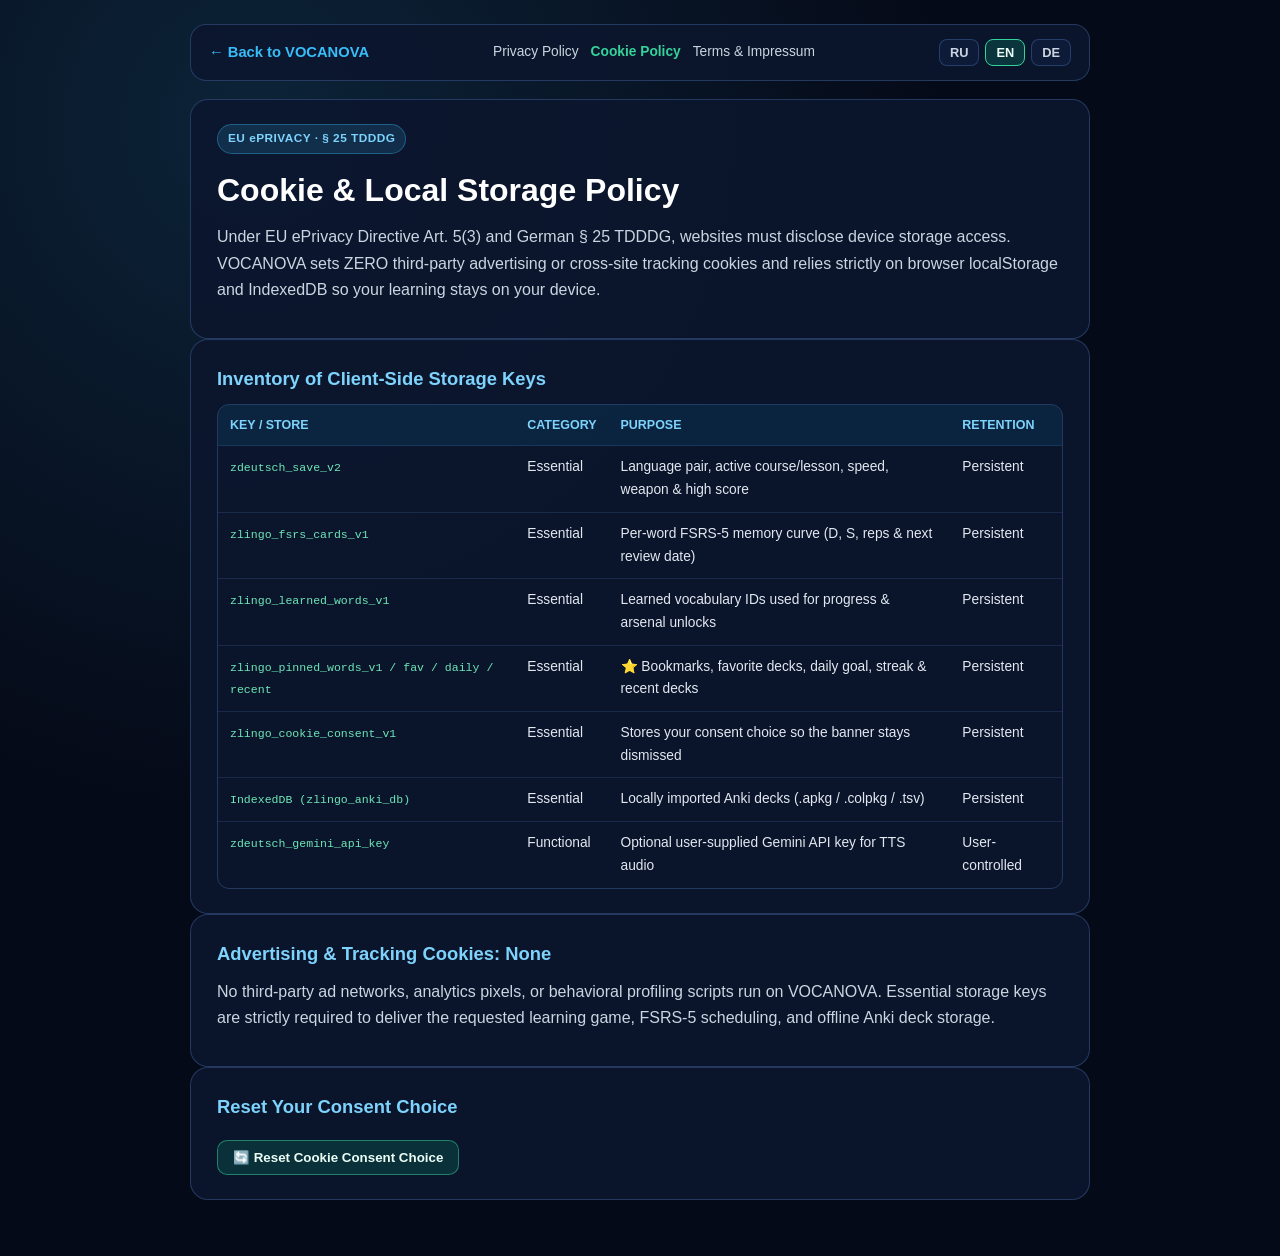
==== cookies.html @ f094f013 "Integrate FSRS-5 spaced repetition, About FSRS/Legal tabs, GDPR cookie consent & EU legal pages" ====
<!DOCTYPE html>
<html lang="ru">
<head>
  <meta charset="UTF-8" />
  <meta name="viewport" content="width=device-width, initial-scale=1.0" />
  <title>VOCANOVA — Cookie &amp; Local Storage Policy (EU ePrivacy / TDDDG)</title>
  <link rel="icon" type="image/svg+xml" href="image/favicon.svg" />
  <style>
    :root {
      color-scheme: dark;
      --bg: #050a18;
      --card: rgba(12, 22, 46, 0.88);
      --border: rgba(112, 168, 255, 0.25);
      --text: #e2e8f0;
      --muted: #94a3b8;
      --cyan: #38bdf8;
      --emerald: #34d399;
    }
    * { box-sizing: border-box; }
    body {
      margin: 0;
      font-family: Inter, -apple-system, BlinkMacSystemFont, "Segoe UI", Roboto, sans-serif;
      background:
        radial-gradient(circle at 20% 10%, rgba(56, 189, 248, 0.14), transparent 45%),
        var(--bg);
      color: var(--text);
      line-height: 1.65;
      padding: 24px 16px 56px;
    }
    .wrap { max-width: 900px; margin: 0 auto; display: flex; flex-direction: column; gap: 18px; }
    .topbar {
      display: flex; align-items: center; justify-content: space-between; flex-wrap: wrap; gap: 12px;
      padding: 14px 18px; border-radius: 16px; background: var(--card); border: 1px solid var(--border);
    }
    .back-link { color: var(--cyan); font-weight: 700; text-decoration: none; font-size: 0.92rem; }
    .back-link:hover { text-decoration: underline; }
    .nav-links { display: flex; align-items: center; flex-wrap: wrap; gap: 12px; font-size: 0.86rem; }
    .nav-links a { color: #cbd5e1; text-decoration: none; }
    .nav-links a.active { color: var(--emerald); font-weight: 700; }
    .nav-links a:hover { color: var(--cyan); }
    .lang-switch { display: inline-flex; gap: 6px; }
    .lang-btn {
      border: 1px solid var(--border); background: rgba(15, 29, 60, 0.8); color: #cbd5e1;
      border-radius: 8px; padding: 5px 10px; font-weight: 700; font-size: 0.8rem; cursor: pointer;
    }
    .lang-btn.active { border-color: var(--emerald); background: rgba(16, 185, 129, 0.2); color: #ecfdf5; }
    .hero, .card {
      padding: 24px 26px; border-radius: 18px; background: var(--card); border: 1px solid var(--border);
    }
    .badge {
      display: inline-block; padding: 4px 10px; border-radius: 999px; font-size: 0.74rem;
      font-weight: 800; letter-spacing: 0.04em; color: #7dd3fc;
      background: rgba(56, 189, 248, 0.14); border: 1px solid rgba(56, 189, 248, 0.35);
      margin-bottom: 10px;
    }
    h1 { margin: 0 0 8px; font-size: clamp(1.5rem, 3vw, 2rem); color: #fff; }
    h2 { margin: 0 0 10px; font-size: 1.15rem; color: #7dd3fc; }
    p { margin: 0 0 10px; color: #cbd5e1; }
    .table-wrap { overflow-x: auto; border-radius: 12px; border: 1px solid var(--border); margin-top: 10px; }
    table { width: 100%; border-collapse: collapse; font-size: 0.86rem; text-align: left; }
    th, td { padding: 10px 12px; border-bottom: 1px solid rgba(112, 168, 255, 0.14); vertical-align: top; }
    th { background: rgba(14, 165, 233, 0.1); color: #7dd3fc; font-size: 0.78rem; text-transform: uppercase; }
    tr:last-child td { border-bottom: none; }
    code { color: #6ee7b7; font-family: ui-monospace, SFMono-Regular, Menlo, monospace; font-size: 0.84em; }
    .reset-btn {
      margin-top: 8px; padding: 9px 15px; border-radius: 10px; cursor: pointer; font-weight: 700;
      border: 1px solid rgba(52, 211, 153, 0.5); background: rgba(16, 185, 129, 0.18); color: #ecfdf5;
    }
    .reset-msg { margin-top: 8px; font-size: 0.85rem; color: var(--emerald); font-weight: 700; }
  </style>
</head>
<body>
  <div class="wrap">
    <nav class="topbar">
      <a class="back-link" href="index.html" id="backLink">← Вернуться в VOCANOVA</a>
      <div class="nav-links">
        <a href="privacy.html" id="navPrivacy">Конфиденциальность</a>
        <a href="cookies.html" class="active" id="navCookies">Cookies</a>
        <a href="terms.html" id="navTerms">Условия и Impressum</a>
      </div>
      <div class="lang-switch">
        <button type="button" class="lang-btn" data-lang="ru">RU</button>
        <button type="button" class="lang-btn" data-lang="en">EN</button>
        <button type="button" class="lang-btn" data-lang="de">DE</button>
      </div>
    </nav>

    <main id="contentRoot"></main>
  </div>

  <script>
    const ROWS = [
      { key: 'zdeutsch_save_v2', cat: { ru: 'Необходимое', en: 'Essential', de: 'Notwendig' }, desc: { ru: 'Языки интерфейса/обучения, активный курс, скорость, оружие и рекорд', en: 'Language pair, active course/lesson, speed, weapon & high score', de: 'Sprachpaar, aktiver Kurs, Geschwindigkeit, Waffe & Highscore' }, exp: 'Persistent' },
      { key: 'zlingo_fsrs_cards_v1', cat: { ru: 'Необходимое', en: 'Essential', de: 'Notwendig' }, desc: { ru: 'Кривая памяти FSRS-5 по каждому слову (D, S, повторы, дата следующего показа)', en: 'Per-word FSRS-5 memory curve (D, S, reps & next review date)', de: 'FSRS-5-Gedächtniskurve je Wort (D, S, Wiederholungen & Fälligkeit)' }, exp: 'Persistent' },
      { key: 'zlingo_learned_words_v1', cat: { ru: 'Необходимое', en: 'Essential', de: 'Notwendig' }, desc: { ru: 'Список выученных слов для прогресса курсов и разблокировки оружия', en: 'Learned vocabulary IDs used for progress & arsenal unlocks', de: 'Gelernte Wörter für Kursfortschritt & Waffenfreischaltung' }, exp: 'Persistent' },
      { key: 'zlingo_pinned_words_v1 / fav / daily / recent', cat: { ru: 'Необходимое', en: 'Essential', de: 'Notwendig' }, desc: { ru: 'Закладки ⭐, избранные колоды, дневная цель, серия дней и история колод', en: '⭐ Bookmarks, favorite decks, daily goal, streak & recent decks', de: '⭐ Lesezeichen, Favoriten-Decks, Tagesziel, Streak & Verlauf' }, exp: 'Persistent' },
      { key: 'zlingo_cookie_consent_v1', cat: { ru: 'Необходимое', en: 'Essential', de: 'Notwendig' }, desc: { ru: 'Запоминает ваш выбор в баннере согласия cookies и не показывает его повторно', en: 'Stores your consent choice so the banner stays dismissed', de: 'Speichert deine Auswahl im Datenschutzbanner' }, exp: 'Persistent' },
      { key: 'IndexedDB (zlingo_anki_db)', cat: { ru: 'Необходимое', en: 'Essential', de: 'Notwendig' }, desc: { ru: 'Локально загруженные колоды Anki (.apkg / .colpkg / .tsv)', en: 'Locally imported Anki decks (.apkg / .colpkg / .tsv)', de: 'Lokal importierte Anki-Decks (.apkg / .colpkg / .tsv)' }, exp: 'Persistent' },
      { key: 'zdeutsch_gemini_api_key', cat: { ru: 'Функциональное', en: 'Functional', de: 'Funktional' }, desc: { ru: 'Опциональный личный ключ Gemini TTS API (если добавлен вами вручную)', en: 'Optional user-supplied Gemini API key for TTS audio', de: 'Optionaler eigener Gemini-API-Key für TTS (falls eingetragen)' }, exp: 'User-controlled' }
    ];

    const DOCS = {
      ru: {
        title: 'VOCANOVA — Политика Cookies и локального хранилища',
        back: '← Вернуться в VOCANOVA',
        nav: ['Конфиденциальность', 'Cookies', 'Условия и Impressum'],
        badge: 'EU ePRIVACY · § 25 TDDDG',
        h1: 'Политика Cookies и браузерного хранилища',
        intro: 'Согласно Директиве ЕС ePrivacy (ст. 5(3)) и § 25 TDDDG мы открыто раскрываем все технологии хранения данных на вашем устройстве. VOCANOVA НЕ устанавливает рекламные или отслеживающие сторонние cookies — вместо серверной слежки игра использует локальное хранилище браузера (localStorage и IndexedDB).',
        tableTitle: 'Полный реестр ключей хранения',
        cols: ['Ключ / Хранилище', 'Категория', 'Назначение', 'Срок'],
        noTrackTitle: 'Рекламные и аналитические cookies: 0',
        noTrackText: 'На сайте не используются Google Analytics, Meta Pixel или рекламные трекеры. Согласие требуется только для опциональной функциональности — базовое сохранение уроков, колод Anki и FSRS-5 относится к технически необходимым данным по вашему прямому запросу сервиса.',
        manageTitle: 'Управление и сброс выбора',
        resetBtn: '🔄 Сбросить решение по cookies',
        resetDone: '✓ Согласие сброшено — при переходе на главную баннер появится снова.'
      },
      en: {
        title: 'VOCANOVA — Cookie & Browser Storage Policy',
        back: '← Back to VOCANOVA',
        nav: ['Privacy Policy', 'Cookie Policy', 'Terms & Impressum'],
        badge: 'EU ePRIVACY · § 25 TDDDG',
        h1: 'Cookie & Local Storage Policy',
        intro: 'Under EU ePrivacy Directive Art. 5(3) and German § 25 TDDDG, websites must disclose device storage access. VOCANOVA sets ZERO third-party advertising or cross-site tracking cookies and relies strictly on browser localStorage and IndexedDB so your learning stays on your device.',
        tableTitle: 'Inventory of Client-Side Storage Keys',
        cols: ['Key / Store', 'Category', 'Purpose', 'Retention'],
        noTrackTitle: 'Advertising & Tracking Cookies: None',
        noTrackText: 'No third-party ad networks, analytics pixels, or behavioral profiling scripts run on VOCANOVA. Essential storage keys are strictly required to deliver the requested learning game, FSRS-5 scheduling, and offline Anki deck storage.',
        manageTitle: 'Reset Your Consent Choice',
        resetBtn: '🔄 Reset Cookie Consent Choice',
        resetDone: '✓ Consent cleared — the banner will prompt again on the main page.'
      },
      de: {
        title: 'VOCANOVA — Cookie- & Browser-Speicher-Richtlinie',
        back: '← Zurück zu VOCANOVA',
        nav: ['Datenschutz', 'Cookies', 'Nutzung & Impressum'],
        badge: 'EU ePRIVACY · § 25 TDDDG',
        h1: 'Cookie- & Local-Storage-Richtlinie',
        intro: 'Gemäß § 25 TDDDG und Art. 5 Abs. 3 ePrivacy-Richtlinie informieren wir transparent über sämtliche Speicherzugriffe auf deinem Endgerät. VOCANOVA setzt KEINE Werbe- oder Tracking-Cookies von Drittanbietern ein, sondern speichert Lernstände lokal via localStorage und IndexedDB.',
        tableTitle: 'Übersicht aller Speicher-Schlüssel',
        cols: ['Schlüssel / Speicher', 'Kategorie', 'Zweck', 'Dauer'],
        noTrackTitle: 'Werbe- & Analyse-Cookies: Keine (0)',
        noTrackText: 'Es sind keine Werbenetzwerke oder Tracking-Skripte eingebunden. Unbedingt erforderliche Schlüssel werden benötigt, um das von dir gestartete Lernspiel, FSRS-5 sowie importierte Anki-Decks lokal bereitzustellen.',
        manageTitle: 'Einwilligung zurücksetzen',
        resetBtn: '🔄 Cookie-Auswahl zurücksetzen',
        resetDone: '✓ Einwilligung gelöscht – beim Öffnen der Hauptseite erscheint der Hinweis erneut.'
      }
    };

    function detectLang() {
      try {
        const saved = JSON.parse(localStorage.getItem('zdeutsch_save_v2') || '{}');
        if (saved.nativeLang && DOCS[saved.nativeLang]) return saved.nativeLang;
      } catch (_) {}
      const nav = (navigator.language || 'en').slice(0, 2).toLowerCase();
      return DOCS[nav] ? nav : 'en';
    }

    function renderDoc(lang) {
      const d = DOCS[lang] || DOCS.en;
      document.documentElement.lang = lang;
      document.title = d.title;
      document.getElementById('backLink').textContent = d.back;
      document.getElementById('navPrivacy').textContent = d.nav[0];
      document.getElementById('navCookies').textContent = d.nav[1];
      document.getElementById('navTerms').textContent = d.nav[2];
      document.querySelectorAll('.lang-btn').forEach(b => b.classList.toggle('active', b.dataset.lang === lang));

      const rowsHtml = ROWS.map(r => `
        <tr>
          <td><code>${r.key}</code></td>
          <td>${r.cat[lang] || r.cat.en}</td>
          <td>${r.desc[lang] || r.desc.en}</td>
          <td>${r.exp}</td>
        </tr>
      `).join('');

      document.getElementById('contentRoot').innerHTML = `
        <header class="hero">
          <div class="badge">${d.badge}</div>
          <h1>${d.h1}</h1>
          <p>${d.intro}</p>
        </header>
        <section class="card">
          <h2>${d.tableTitle}</h2>
          <div class="table-wrap">
            <table>
              <thead><tr>${d.cols.map(c => `<th>${c}</th>`).join('')}</tr></thead>
              <tbody>${rowsHtml}</tbody>
            </table>
          </div>
        </section>
        <section class="card">
          <h2>${d.noTrackTitle}</h2>
          <p>${d.noTrackText}</p>
        </section>
        <section class="card">
          <h2>${d.manageTitle}</h2>
          <button type="button" class="reset-btn" id="btnResetConsent">${d.resetBtn}</button>
          <div class="reset-msg" id="resetMsg" hidden>${d.resetDone}</div>
        </section>
      `;

      document.getElementById('btnResetConsent').addEventListener('click', () => {
        try { localStorage.removeItem('zlingo_cookie_consent_v1'); } catch (_) {}
        document.getElementById('resetMsg').hidden = false;
      });
    }

    document.querySelectorAll('.lang-btn').forEach(btn => {
      btn.addEventListener('click', () => renderDoc(btn.dataset.lang));
    });
    renderDoc(detectLang());
  </script>
</body>
</html>
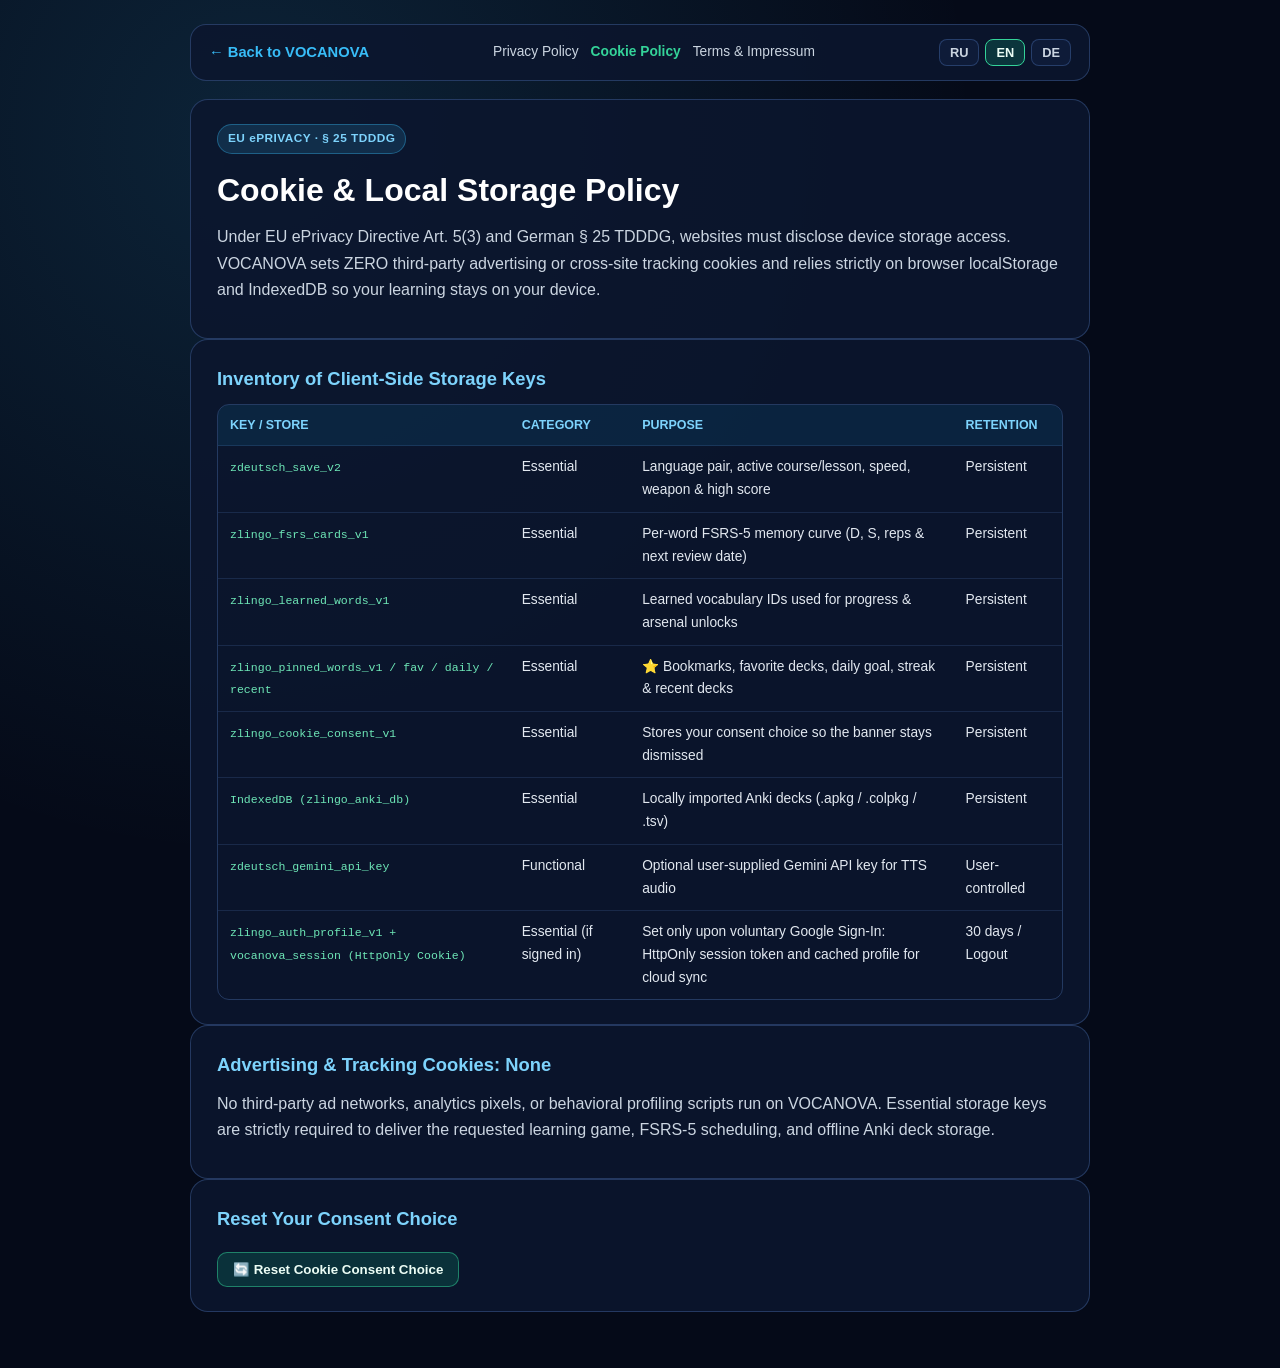
==== commit 49434757: "Add voluntary Google (Gmail) registration page, benefits showcase & Vercel+Supabase cloud sync" ====
--- a/cookies.html
+++ b/cookies.html
@@ -96,7 +96,8 @@
       { key: 'zlingo_pinned_words_v1 / fav / daily / recent', cat: { ru: 'Необходимое', en: 'Essential', de: 'Notwendig' }, desc: { ru: 'Закладки ⭐, избранные колоды, дневная цель, серия дней и история колод', en: '⭐ Bookmarks, favorite decks, daily goal, streak & recent decks', de: '⭐ Lesezeichen, Favoriten-Decks, Tagesziel, Streak & Verlauf' }, exp: 'Persistent' },
       { key: 'zlingo_cookie_consent_v1', cat: { ru: 'Необходимое', en: 'Essential', de: 'Notwendig' }, desc: { ru: 'Запоминает ваш выбор в баннере согласия cookies и не показывает его повторно', en: 'Stores your consent choice so the banner stays dismissed', de: 'Speichert deine Auswahl im Datenschutzbanner' }, exp: 'Persistent' },
       { key: 'IndexedDB (zlingo_anki_db)', cat: { ru: 'Необходимое', en: 'Essential', de: 'Notwendig' }, desc: { ru: 'Локально загруженные колоды Anki (.apkg / .colpkg / .tsv)', en: 'Locally imported Anki decks (.apkg / .colpkg / .tsv)', de: 'Lokal importierte Anki-Decks (.apkg / .colpkg / .tsv)' }, exp: 'Persistent' },
-      { key: 'zdeutsch_gemini_api_key', cat: { ru: 'Функциональное', en: 'Functional', de: 'Funktional' }, desc: { ru: 'Опциональный личный ключ Gemini TTS API (если добавлен вами вручную)', en: 'Optional user-supplied Gemini API key for TTS audio', de: 'Optionaler eigener Gemini-API-Key für TTS (falls eingetragen)' }, exp: 'User-controlled' }
+      { key: 'zdeutsch_gemini_api_key', cat: { ru: 'Функциональное', en: 'Functional', de: 'Funktional' }, desc: { ru: 'Опциональный личный ключ Gemini TTS API (если добавлен вами вручную)', en: 'Optional user-supplied Gemini API key for TTS audio', de: 'Optionaler eigener Gemini-API-Key für TTS (falls eingetragen)' }, exp: 'User-controlled' },
+      { key: 'zlingo_auth_profile_v1 + vocanova_session (HttpOnly Cookie)', cat: { ru: 'Необходимое (при входе)', en: 'Essential (if signed in)', de: 'Notwendig (bei Login)' }, desc: { ru: 'Только при добровольном входе через Google: сессионная cookie авторизации и имя/аватар для синхронизации облака', en: 'Set only upon voluntary Google Sign-In: HttpOnly session token and cached profile for cloud sync', de: 'Nur nach freiwilligem Google-Login: HttpOnly-Session-Cookie und Profil für Cloud-Sync' }, exp: '30 days / Logout' }
     ];
 
     const DOCS = {
